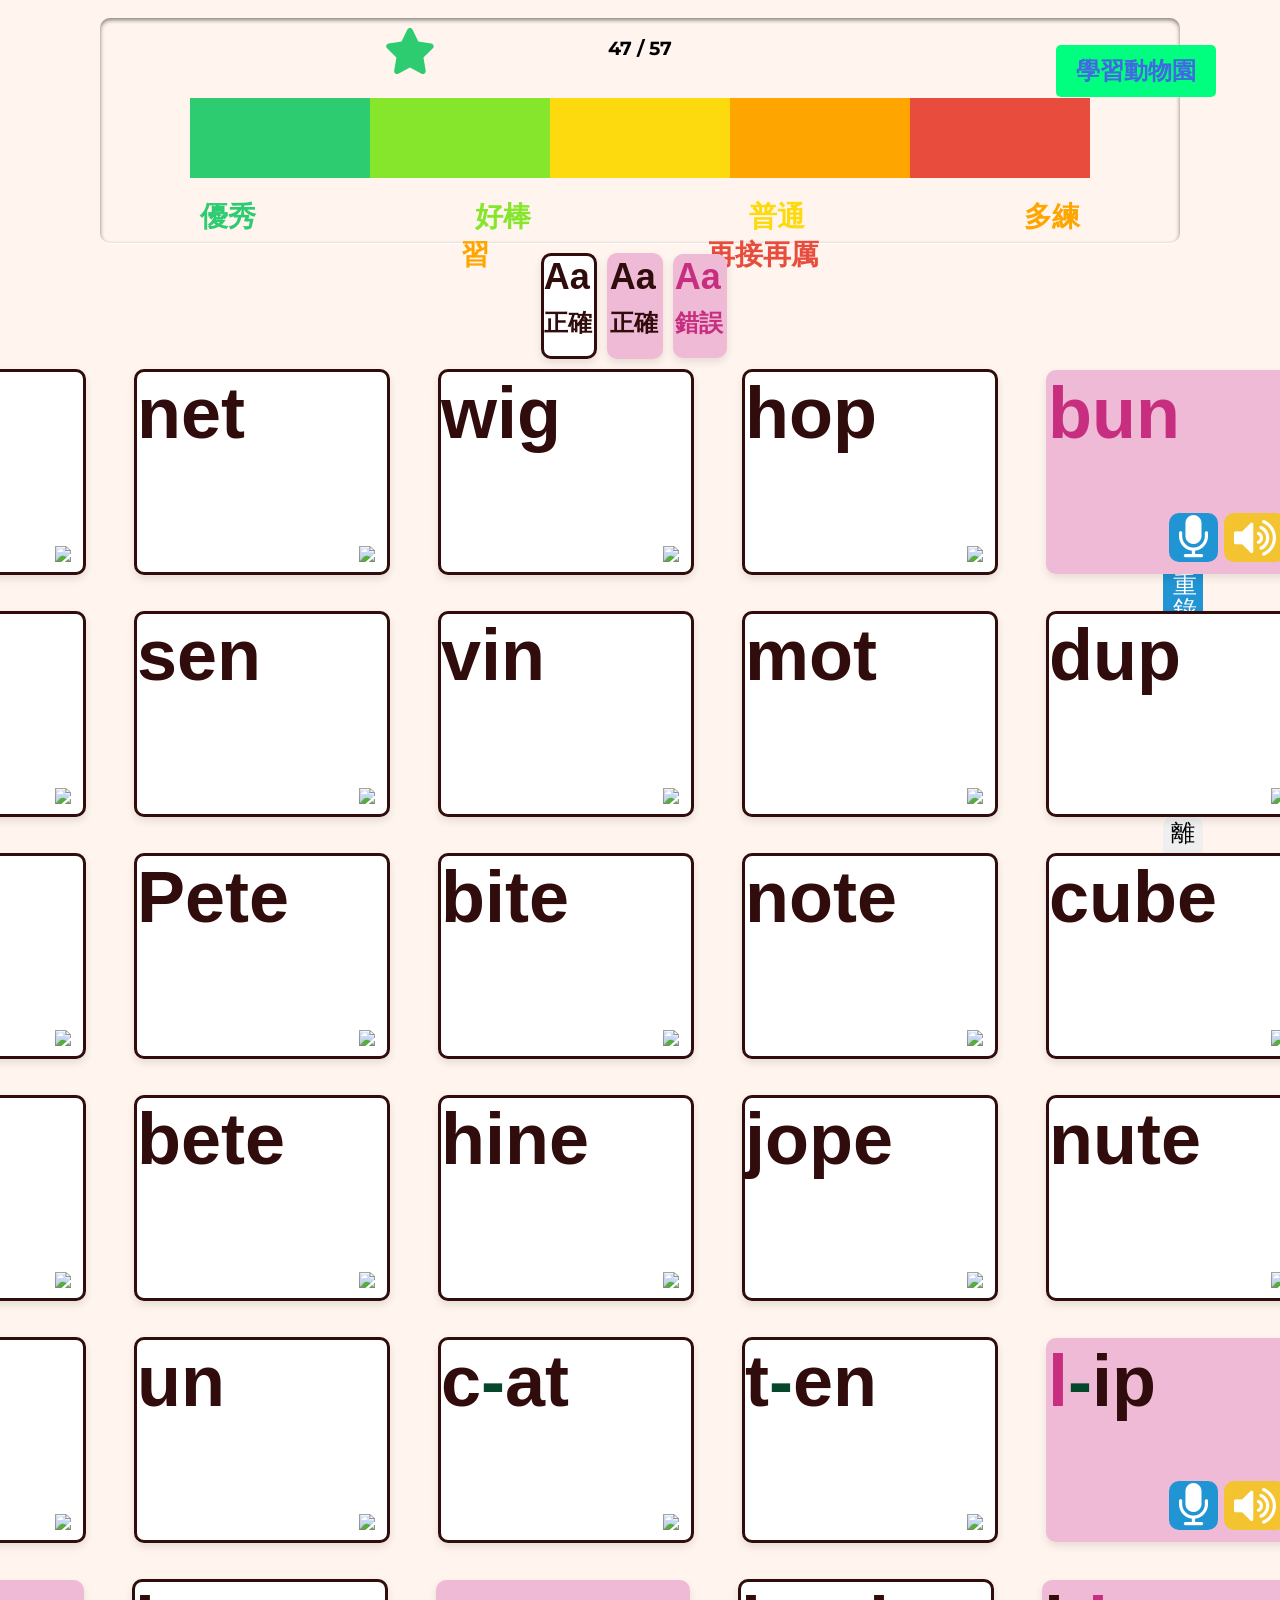
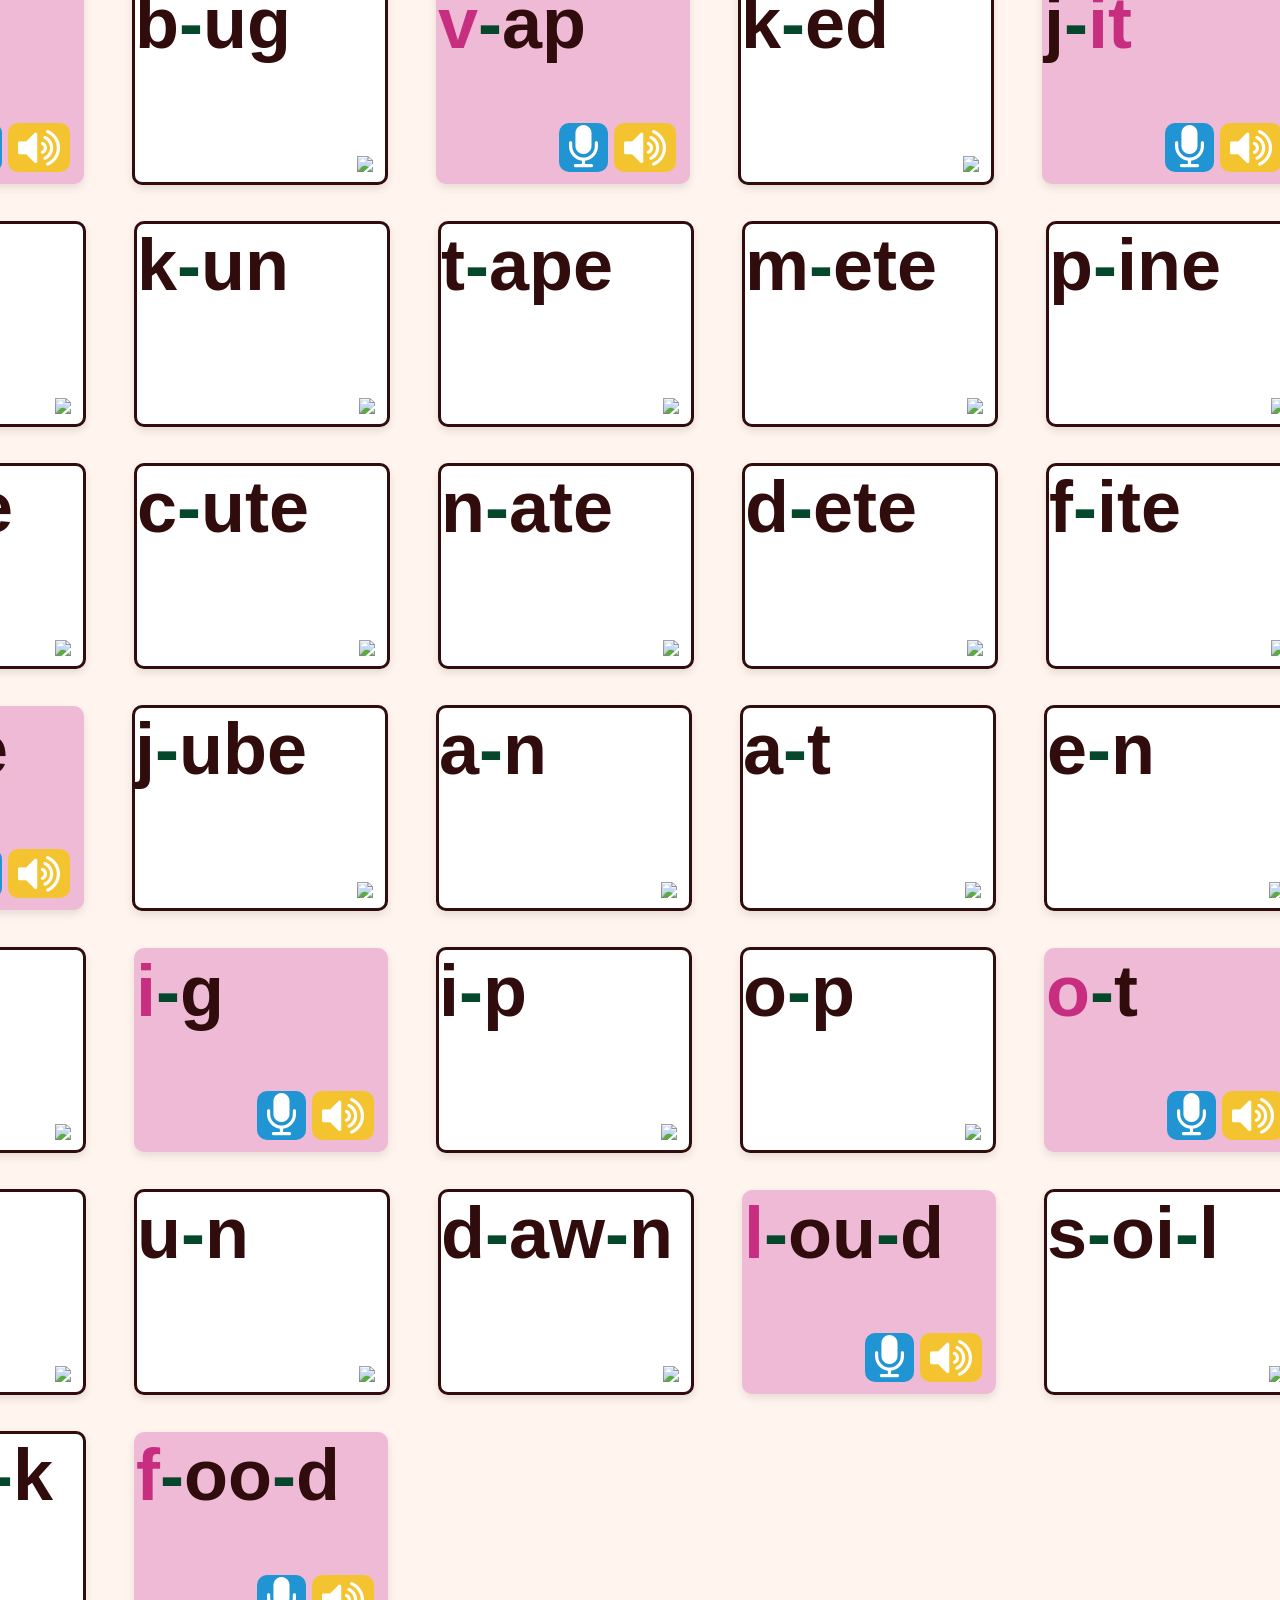
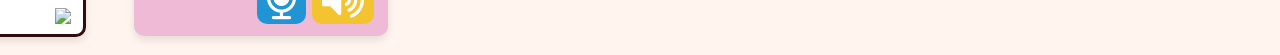
==== index.html @ 713bfa88 "Add files via upload" ====
<!DOCTYPE html>
<html lang="en" dir="ltr">
    <head>
        <meta charset="utf-8">
        <title>Candy Crush</title>
        <link rel="stylesheet" href="style.css">
        <script src="app.js" charset="utf-8"></script>
        <script src="G4_data.js" charset="utf-8"></script>
        <script src="G5_data.js" charset="utf-8"></script>
        <link href="https://fonts.googleapis.com/css?family=Montserrat:300,400&display=swap" rel="stylesheet">
        <link rel="stylesheet" href="https://cdnjs.cloudflare.com/ajax/libs/font-awesome/4.7.0/css/font-awesome.min.css">
    </head>
    <body>
        <div class="container">
            <div class="score-board">
                <h3 id="score"></h3>
                <svg class="star-svg" aria-hidden="true" focusable="false" data-prefix="fas" data-icon="star" role="img" xmlns="http://www.w3.org/2000/svg" viewBox="0 0 1000 1000" data-fa-i2svg="">
                    <path id="star-path" d="M316.9 18C311.6 7 300.4 0 288.1 0s-23.4 7-28.8 18L195 150.3 51.4 171.5c-12 1.8-22 10.2-25.7 21.7s-.7 24.2 7.9 32.7L137.8 329 113.2 474.7c-2 12 3 24.2 12.9 31.3s23 8 33.8 2.3l128.3-68.5 128.3 68.5c10.8 5.7 23.9 4.9 33.8-2.3s14.9-19.3 12.9-31.3L438.5 329 542.7 225.9c8.6-8.5 11.7-21.2 7.9-32.7s-13.7-19.9-25.7-21.7L381.2 150.3 316.9 18z"></path>
                </svg>
                <div class="rainbow"></div>
                <div class="rainbow" style="
    background: none;
    height: 5vh;
">
                    <span style="color: #2ecc71;">優秀</span>
                    &nbsp;&nbsp;&nbsp;&nbsp;&nbsp;&nbsp;&nbsp;&nbsp;&nbsp;&nbsp;&nbsp;&nbsp;<span style="color: #85e62c;">好棒</span>
                    &nbsp;&nbsp;&nbsp;&nbsp;&nbsp;&nbsp;&nbsp;&nbsp;&nbsp;&nbsp;&nbsp;&nbsp;<span style="color: #FDDA0D;">普通</span>
                    &nbsp;&nbsp;&nbsp;&nbsp;&nbsp;&nbsp;&nbsp;&nbsp;&nbsp;&nbsp;&nbsp;&nbsp;<span style="color: #ffa500;">多練習</span>
                    &nbsp;&nbsp;&nbsp;&nbsp;&nbsp;&nbsp;&nbsp;&nbsp;&nbsp;&nbsp;&nbsp;&nbsp;<span style="color: #e74c3c;">再接再厲</span>
                </div>
            <a href="https://hsuleii.github.io/SmartPhonics/STUDY/map.html" target="_blank"><button class="claim-button" style="position: absolute; top: 5%; right: 5%;">學習動物園</button></a>
            </div>
            <div class="vertical-legend-container" style="
                top: 0%;
                right: auto;
                flex-direction: row;
                column-gap: 10px;
                align-items: center;
                position: relative;
            ">
                <div class="correct-square" style="
                    width: 50px;
                    height: 100px;
                    font-size: 36px;
                "><span>Aa</span><span style="
                    font-size: 24px;
                ">正確</span></div>
                <div class="correct-square" style="
                    width: 50px;
                    height: 100px;
                    font-size: 36px;
                    background-color: rgb(239, 186, 214);
                    border-color: rgba(0, 0, 0, 0);
                "><span>Aa</span><span style="
                    font-size: 24px;
                ">正確</span></div>
                <div class="wrong-square" style="
                    width: 50px;
                    height: 100px;
                    font-size: 36px;
                "><span>Aa</span><span style="
                    font-size: 24px;
                ">錯誤</span></div>
            </div>
            <div class="vertical-legend-container">
                <div><img src="images/Hu_smile.png" class="legend" style="width: 30px; height: auto; position: relative;"></div>
                <div><span class="legend" style="background-color: white; position: relative;">很<br>好</span></div>
                <div><button class="legend fa fa-microphone" style="right: 0%; position: relative;">
                    <span>重錄一次</span></div>
                </button>
                <div><button class="legend fa fa-volume-up" style="position: relative;">
                    <span>正確發音</span></div>
                </button>
                <div><button id="exitButton" class="legend" style="position: relative;">離開</button></div>
            </div>
            <div class="grid"></div>
        </div>
    </body>
</html>
---- style.css ----
body {
    background-color: #FFF5EE;
}

.container {
    max-width: 200vh;
    display: flex;
    flex-direction: column;
    align-items: center; /* To center horizontally */
    margin-left: auto;
    margin-right: auto;
}

.star-svg {
    position: absolute;
    width: 10vh; /* Adjust the width to make the star smaller */
    height: 10vh; /* Adjust the height to make the star smaller */
    margin-top: 10px;
}

.rainbow {
    width: 100vh;
    height: 10vh;
    margin-top: 20px;
    font-size: 28px;
    font-weight: bold;
    font-family: monospace;
    background: linear-gradient(to right, #2ecc71 0%, #2ecc71 20%, #85e62c 20%, #85e62c 40%, #FDDA0D 40%, #FDDA0D 60%, #ffa500 60%, #ffa500 80%, #e74c3c 80%, #e74c3c 100%);
}

.score-board {
  border-radius: 10px;
  margin: 10px;
  min-width: 80vh;
  width: 120vh;
  height: 25vh;
  display: flex;
  flex-direction: column;
  align-items: center;
  text-align: center;
  box-shadow: 0 2px 4px rgba(0, 0, 0, 0.5) inset, 0 1px 0 #fff;
  fill: transparent;
}

.vertical-legend-container {
    display: flex;
    flex-direction: column;
    align-items: center;
    position: fixed;
    right: 5%;
    bottom: 2%;
    font-family: arial;
    margin: 0 1% auto 0;
    row-gap: 10px;
    font-size: 24px;
}
.legend {
  border: 0px;
  border-radius: 10px;
  width: 40px;
  height: auto;
  cursor: pointer;
  font-size: 24px;
}

.grid {
    min-width: 120vh;
    width: 180vh;
    display: flex;
    flex-wrap: wrap;
    align-items: center; /* To center horizontally */
    margin: 10px;
    border-radius: 10px;
    box-shadow: 0 2px 4px transparent inset, 0 1px 0 transparent;
    column-gap: 48px;
    row-gap: 36px;
}

/* Styles for the square */
.correct-square {
  width: 250px;
  height: 200px;
  font-size: 72px;
  font-weight: bold;
  font-family: arial;
  border: 3px solid;
  border-radius: 10px;
  position: relative;
  transition: transform 0.3s ease-in-out;
  box-shadow: 0 4px 8px rgba(0, 0, 0, 0.1);
  background-color: rgb(255, 255, 255);
  border-color: rgb(49,12,12);
  color: rgb(49,12,12);
}

.wrong-square {
  width: 250px;
  height: 200px;
  font-size: 72px;
  font-weight: bold;
  font-family: arial;
  border: 2px solid;
  border-radius: 10px;
  position: relative;
  transition: transform 0.3s ease-in-out;
  box-shadow: 0 4px 8px rgba(0, 0, 0, 0.1);
  cursor: pointer;
  z-index: 1;
  background-color: rgb(239, 186, 214);
  border-color: rgba(0, 0, 0, 0);
  color: rgb(200, 46, 127);
}

/* Hover effect */
.wrong-square:hover {
  transform: scale(1.05);
}

.correct-img {
  padding: 0px;
  background-color: white;
  border: 0px;
  position: absolute;
  bottom: 5%;
  right: 5%;
  cursor: not-allowed;
}

/* alphabet-specific */
.wrong-teacher-answer {
  padding: 2px 10px;
  color: rgb(0, 158, 96);
  border: 0px;
  border-radius: 10px;
  cursor: pointer;
  position: absolute;
  bottom: 5%;
  right: 5%;
}

.fa-volume-up {
  padding: 2px 10px;
  color: white;
  border: 0px;
  border-radius: 10px;
  cursor: pointer;
  background-color: rgb(244, 196, 48);
  position: absolute;
  bottom: 5%;
  right: 5%;
}
.fa-volume-up:hover {
  background-color: rgb(255, 170, 51);
  position: absolute;
  bottom: 5%;
  right: 5%;
}

/* phoneme-specifc */
.fa-microphone {
  padding: 2px 10px;
  color: white;
  border: 0px;
  border-radius: 10px;
  cursor: pointer;
  z-index: 0;
  background-color: #2194d3;
  position: absolute;
  bottom: 5%;
  right: 32%;
}
.fa-microphone:hover {
  background-color: blue;
  position: absolute;
  bottom: 5%;
  right: 32%;
}
.fa-stop {
  padding: 2px 10px;
  color: white;
  border: 0px;
  border-radius: 10px;
  cursor: pointer;
  z-index: 0;
  background-color: lightgrey;
  position: absolute;
  bottom: 5%;
  right: 32%;
}
.fa-stop:hover {
  background-color: darkgrey;
  position: absolute;
  bottom: 5%;
  right: 32%;
}

h3 {
 font-family: "Montserrat", sans-serif;
 color: black;
 font-weight: bold;
 text-transform: uppercase;
}

h1 {
 font-family: "Montserrat", sans-serif;
 text-transform: uppercase;
 margin-top: -10px;
}

.claim-button {
    padding: 10px 20px; /* Add padding to the button */
    font-size: 24px; /* Set font size */
    font-weight: bold;
    color: royalblue; /* White text color */
    background-color: springgreen;
    border: none; /* Remove border */
    border-radius: 5px; /* Add border radius */
    cursor: pointer; /* Add cursor pointer on hover */
    margin-bottom: 20px;
    z-index: 3;
}

.claim-button:hover {
    background-color: aquamarine; /* Darker green background on hover */
}
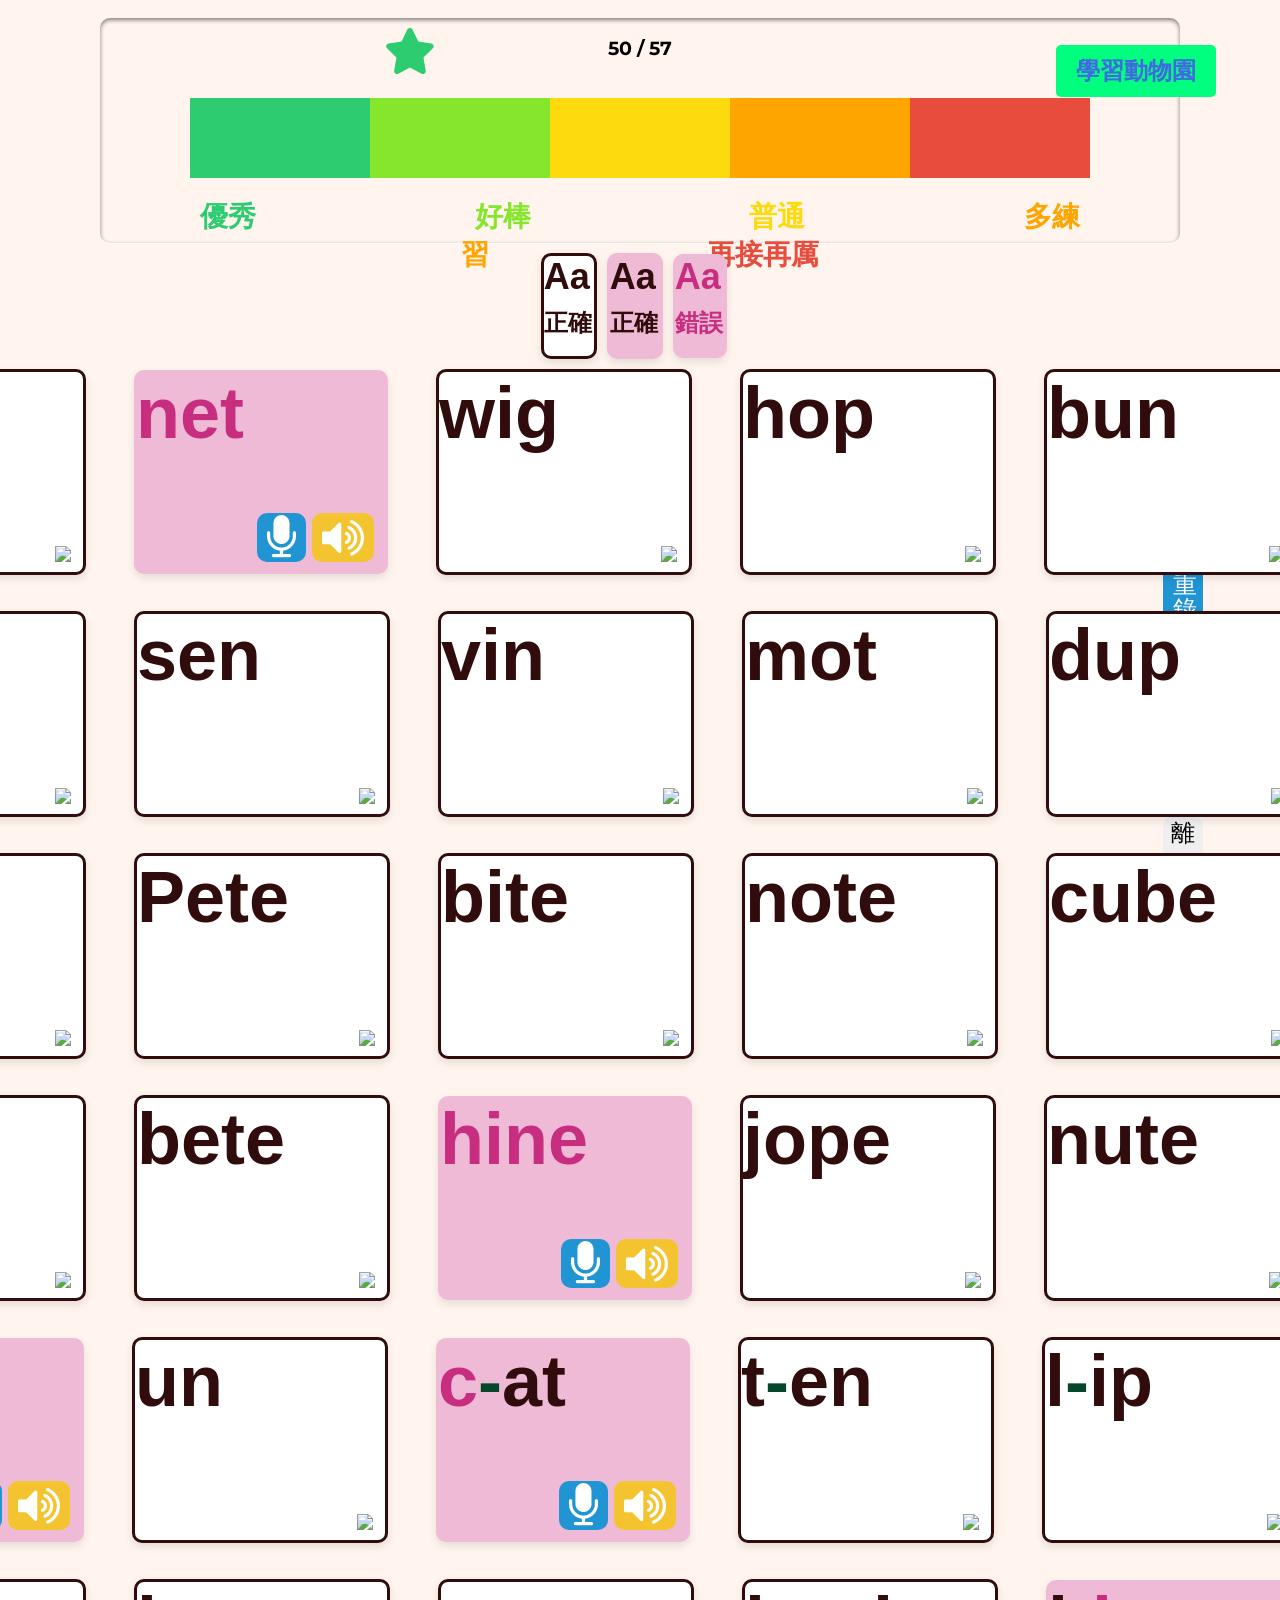
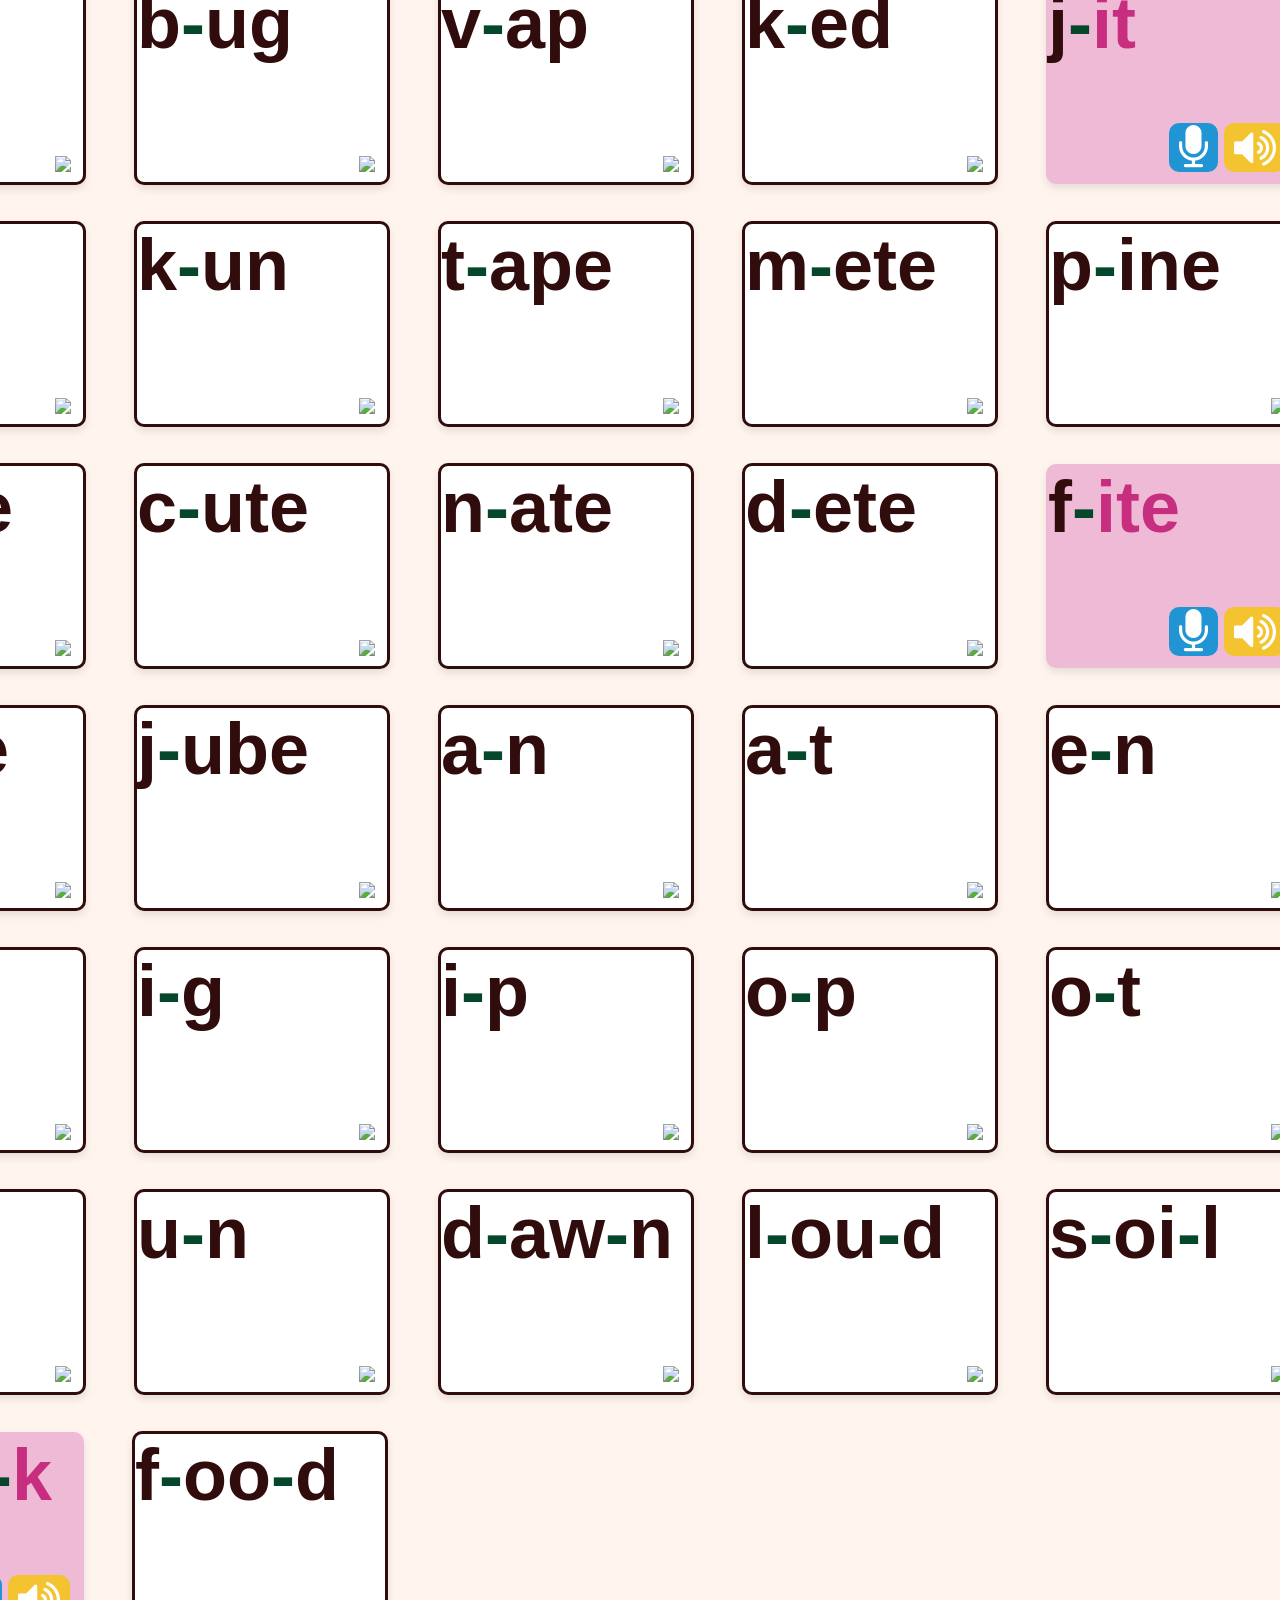
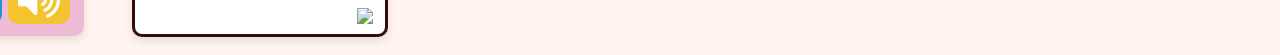
==== commit 919ca1fd: "Update index.html" ====
--- a/index.html
+++ b/index.html
@@ -63,7 +63,7 @@
                 ">錯誤</span></div>
             </div>
             <div class="vertical-legend-container">
-                <div><img src="images/Hu_smile.png" class="legend" style="width: 30px; height: auto; position: relative;"></div>
+                <div><img src="Hu_smile.png" class="legend" style="width: 30px; height: auto; position: relative;"></div>
                 <div><span class="legend" style="background-color: white; position: relative;">很<br>好</span></div>
                 <div><button class="legend fa fa-microphone" style="right: 0%; position: relative;">
                     <span>重錄一次</span></div>
